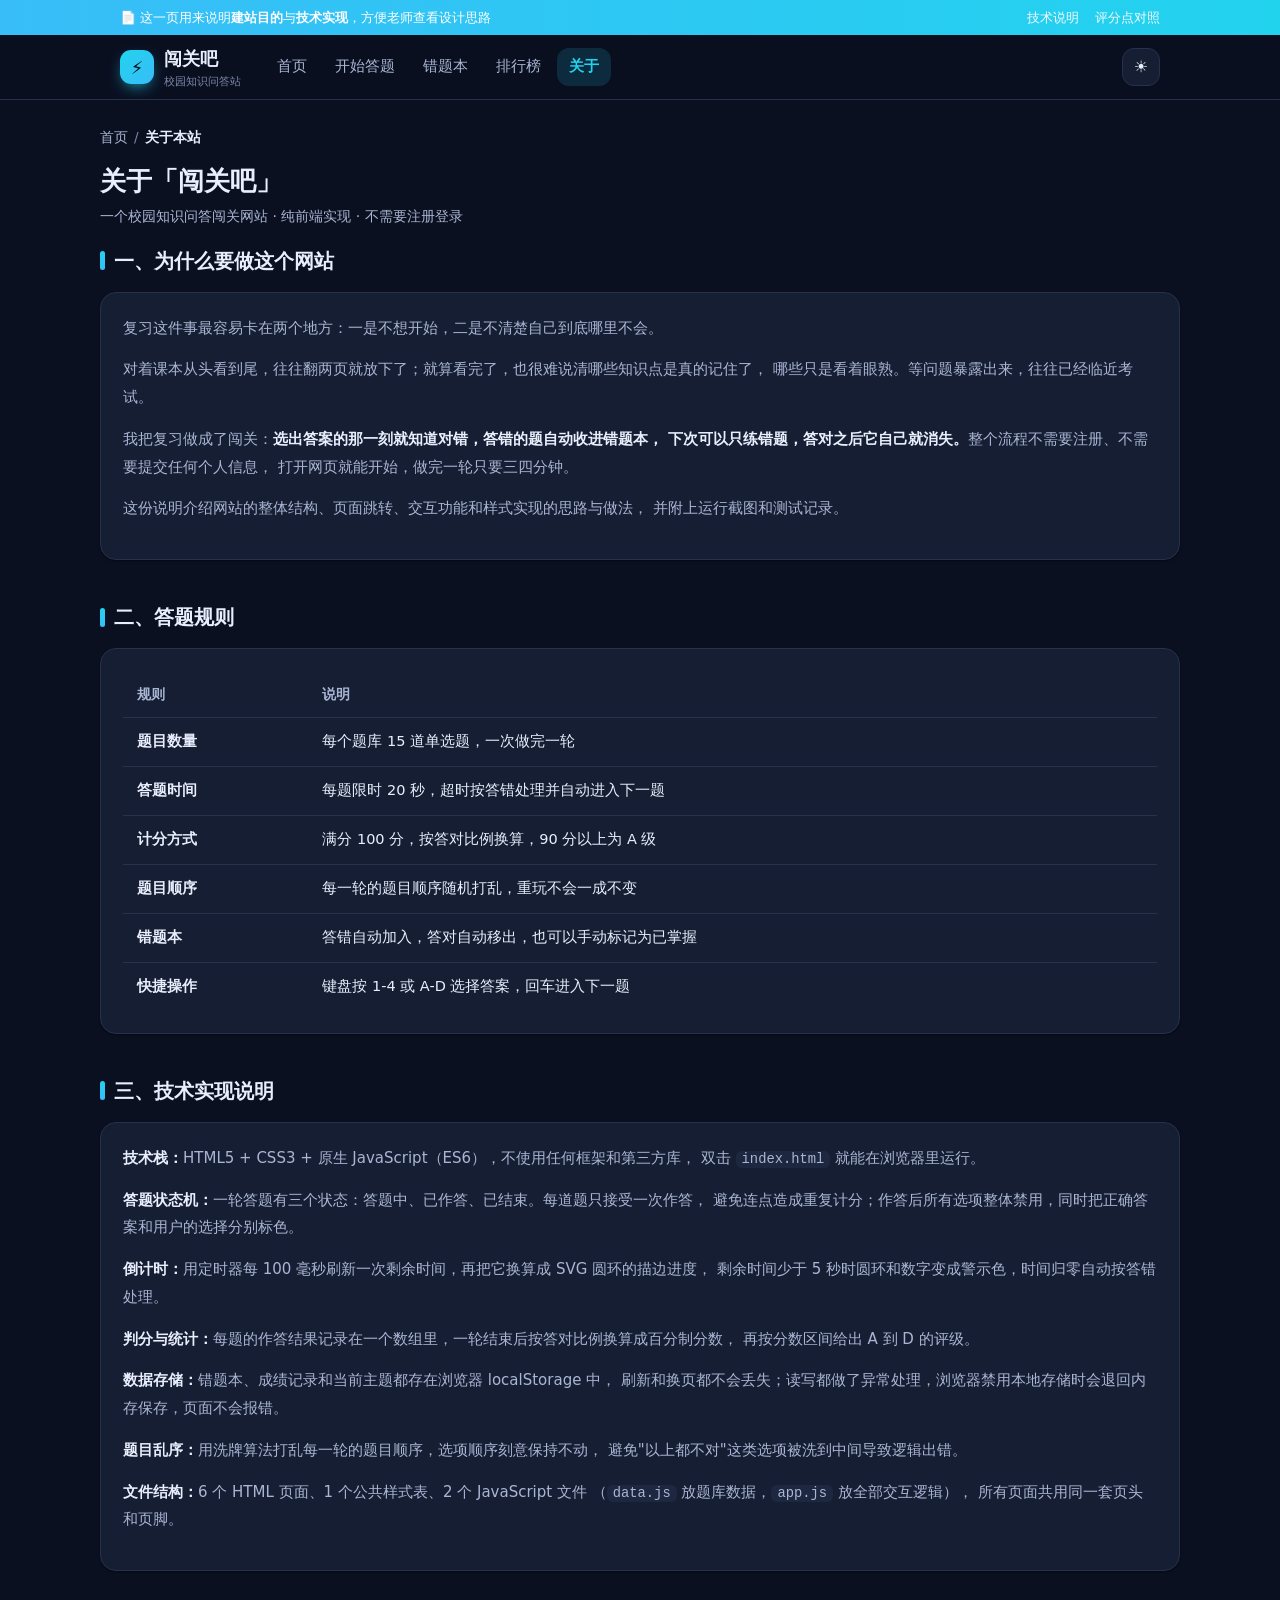
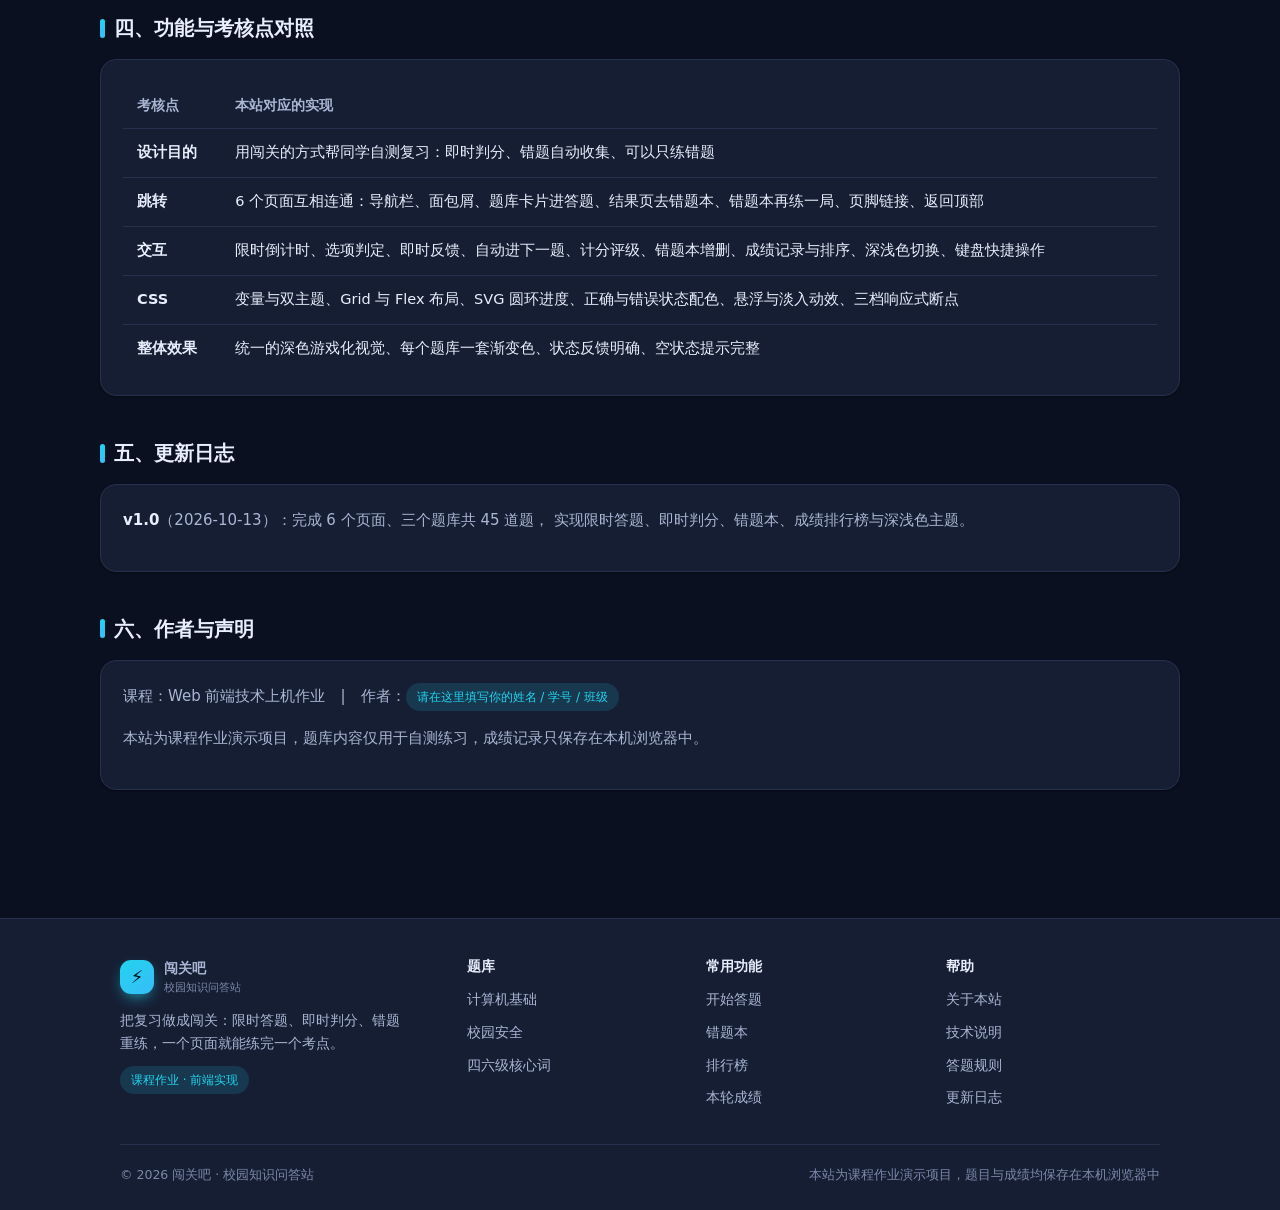
==== about.html @ ec2f0874 "初始提交：闯关吧 · 校园知识问答站 纯前端限时答题闯关站点，原生 HTML5 + CSS3 + ES6，零依赖零构建。  - 6 个页面：首页 / 答题页 / 结果页 / 错题本 / 排行榜 / 关" ====
<!DOCTYPE html>
<html lang="zh-CN" data-theme="dark">
<head>
  <meta charset="UTF-8">
  <meta name="viewport" content="width=device-width, initial-scale=1">
  <title>关于本站 - 闯关吧</title>
  <meta name="description" content="闯关吧的建站目的、答题规则、技术实现说明与考核点对照。">
  <link rel="icon" href="data:image/svg+xml,<svg xmlns=%22http://www.w3.org/2000/svg%22 viewBox=%220 0 100 100%22><text y=%22.9em%22 font-size=%2290%22>⚡</text></svg>">
  <link rel="stylesheet" href="css/style.css">
</head>
<body data-page="about">

  <div class="notice">
    <div class="container">
      <span>📄 这一页用来说明<b>建站目的</b>与<b>技术实现</b>，方便老师查看设计思路</span>
      <span class="notice-links">
        <a href="#tech">技术说明</a>
        <a href="#map">评分点对照</a>
      </span>
    </div>
  </div>

  <header class="site-header">
    <div class="container">
      <a class="brand" href="index.html">
        <span class="brand-logo">⚡</span>
        <span>闯关吧<small>校园知识问答站</small></span>
      </a>
      <nav class="main-nav">
        <a href="index.html">首页</a>
        <a href="quiz.html">开始答题</a>
        <a href="wrong.html">错题本</a>
        <a href="rank.html">排行榜</a>
        <a href="about.html">关于</a>
      </nav>
      <div class="header-actions">
        <button class="icon-btn js-theme" title="切换深浅色">☀️</button>
        <button class="icon-btn nav-toggle" title="展开菜单">☰</button>
      </div>
    </div>
  </header>

  <main class="container page">

    <nav class="breadcrumb">
      <a href="index.html">首页</a>
      <span class="sep">/</span>
      <span class="current">关于本站</span>
    </nav>

    <div class="page-head">
      <h1>关于「闯关吧」</h1>
      <p class="sub">一个校园知识问答闯关网站 · 纯前端实现 · 不需要注册登录</p>
    </div>

    <section class="section">
      <div class="section-head"><h2>一、为什么要做这个网站</h2></div>
      <div class="panel prose">
        <p>复习这件事最容易卡在两个地方：一是不想开始，二是不清楚自己到底哪里不会。</p>
        <p>对着课本从头看到尾，往往翻两页就放下了；就算看完了，也很难说清哪些知识点是真的记住了，
          哪些只是看着眼熟。等问题暴露出来，往往已经临近考试。</p>
        <p>我把复习做成了闯关：<b>选出答案的那一刻就知道对错，答错的题自动收进错题本，
          下次可以只练错题，答对之后它自己就消失。</b>整个流程不需要注册、不需要提交任何个人信息，
          打开网页就能开始，做完一轮只要三四分钟。</p>
        <p>这份说明介绍网站的整体结构、页面跳转、交互功能和样式实现的思路与做法，
          并附上运行截图和测试记录。</p>
      </div>
    </section>

    <section class="section" id="rules">
      <div class="section-head"><h2>二、答题规则</h2></div>
      <div class="panel">
        <table class="map-table">
          <thead>
            <tr><th>规则</th><th>说明</th></tr>
          </thead>
          <tbody>
            <tr><td>题目数量</td><td>每个题库 15 道单选题，一次做完一轮</td></tr>
            <tr><td>答题时间</td><td>每题限时 20 秒，超时按答错处理并自动进入下一题</td></tr>
            <tr><td>计分方式</td><td>满分 100 分，按答对比例换算，90 分以上为 A 级</td></tr>
            <tr><td>题目顺序</td><td>每一轮的题目顺序随机打乱，重玩不会一成不变</td></tr>
            <tr><td>错题本</td><td>答错自动加入，答对自动移出，也可以手动标记为已掌握</td></tr>
            <tr><td>快捷操作</td><td>键盘按 1-4 或 A-D 选择答案，回车进入下一题</td></tr>
          </tbody>
        </table>
      </div>
    </section>

    <section class="section" id="tech">
      <div class="section-head"><h2>三、技术实现说明</h2></div>
      <div class="panel prose">
        <p><b>技术栈：</b>HTML5 + CSS3 + 原生 JavaScript（ES6），不使用任何框架和第三方库，
          双击 <code>index.html</code> 就能在浏览器里运行。</p>
        <p><b>答题状态机：</b>一轮答题有三个状态：答题中、已作答、已结束。每道题只接受一次作答，
          避免连点造成重复计分；作答后所有选项整体禁用，同时把正确答案和用户的选择分别标色。</p>
        <p><b>倒计时：</b>用定时器每 100 毫秒刷新一次剩余时间，再把它换算成 SVG 圆环的描边进度，
          剩余时间少于 5 秒时圆环和数字变成警示色，时间归零自动按答错处理。</p>
        <p><b>判分与统计：</b>每题的作答结果记录在一个数组里，一轮结束后按答对比例换算成百分制分数，
          再按分数区间给出 A 到 D 的评级。</p>
        <p><b>数据存储：</b>错题本、成绩记录和当前主题都存在浏览器 localStorage 中，
          刷新和换页都不会丢失；读写都做了异常处理，浏览器禁用本地存储时会退回内存保存，页面不会报错。</p>
        <p><b>题目乱序：</b>用洗牌算法打乱每一轮的题目顺序，选项顺序刻意保持不动，
          避免"以上都不对"这类选项被洗到中间导致逻辑出错。</p>
        <p><b>文件结构：</b>6 个 HTML 页面、1 个公共样式表、2 个 JavaScript 文件
          （<code>data.js</code> 放题库数据，<code>app.js</code> 放全部交互逻辑），
          所有页面共用同一套页头和页脚。</p>
      </div>
    </section>

    <section class="section" id="map">
      <div class="section-head"><h2>四、功能与考核点对照</h2></div>
      <div class="panel">
        <table class="map-table">
          <thead>
            <tr><th>考核点</th><th>本站对应的实现</th></tr>
          </thead>
          <tbody>
            <tr><td>设计目的</td><td>用闯关的方式帮同学自测复习：即时判分、错题自动收集、可以只练错题</td></tr>
            <tr><td>跳转</td><td>6 个页面互相连通：导航栏、面包屑、题库卡片进答题、结果页去错题本、错题本再练一局、页脚链接、返回顶部</td></tr>
            <tr><td>交互</td><td>限时倒计时、选项判定、即时反馈、自动进下一题、计分评级、错题本增删、成绩记录与排序、深浅色切换、键盘快捷操作</td></tr>
            <tr><td>CSS</td><td>变量与双主题、Grid 与 Flex 布局、SVG 圆环进度、正确与错误状态配色、悬浮与淡入动效、三档响应式断点</td></tr>
            <tr><td>整体效果</td><td>统一的深色游戏化视觉、每个题库一套渐变色、状态反馈明确、空状态提示完整</td></tr>
          </tbody>
        </table>
      </div>
    </section>

    <section class="section" id="log">
      <div class="section-head"><h2>五、更新日志</h2></div>
      <div class="panel prose">
        <p><b>v1.0</b>（2026-10-13）：完成 6 个页面、三个题库共 45 道题，
          实现限时答题、即时判分、错题本、成绩排行榜与深浅色主题。</p>
      </div>
    </section>

    <section class="section">
      <div class="section-head"><h2>六、作者与声明</h2></div>
      <div class="panel prose">
        <p>课程：Web 前端技术上机作业　|　作者：<span class="badge badge-brand">请在这里填写你的姓名 / 学号 / 班级</span></p>
        <p>本站为课程作业演示项目，题库内容仅用于自测练习，成绩记录只保存在本机浏览器中。</p>
      </div>
    </section>
  </main>

  <footer class="site-footer">
    <div class="container">
      <div class="footer-grid">
        <div class="footer-about">
          <a class="brand" href="index.html">
            <span class="brand-logo">⚡</span>
            <span>闯关吧<small>校园知识问答站</small></span>
          </a>
          <p>把复习做成闯关：限时答题、即时判分、错题重练，一个页面就能练完一个考点。</p>
          <span class="badge badge-brand">课程作业 · 前端实现</span>
        </div>
        <div>
          <h4>题库</h4>
          <ul>
            <li><a href="quiz.html?bank=cs">计算机基础</a></li>
            <li><a href="quiz.html?bank=safety">校园安全</a></li>
            <li><a href="quiz.html?bank=cet">四六级核心词</a></li>
          </ul>
        </div>
        <div>
          <h4>常用功能</h4>
          <ul>
            <li><a href="quiz.html?bank=cs">开始答题</a></li>
            <li><a href="wrong.html">错题本</a></li>
            <li><a href="rank.html">排行榜</a></li>
            <li><a href="result.html">本轮成绩</a></li>
          </ul>
        </div>
        <div>
          <h4>帮助</h4>
          <ul>
            <li><a href="about.html">关于本站</a></li>
            <li><a href="about.html#tech">技术说明</a></li>
            <li><a href="about.html#rules">答题规则</a></li>
            <li><a href="about.html#log">更新日志</a></li>
          </ul>
        </div>
      </div>
      <div class="footer-bottom">
        <span>© <span class="js-year">2026</span> 闯关吧 · 校园知识问答站</span>
        <span>本站为课程作业演示项目，题目与成绩均保存在本机浏览器中</span>
      </div>
    </div>
  </footer>

  <script src="js/data.js"></script>
  <script src="js/app.js"></script>
</body>
</html>
---- css/style.css ----
/* ==========================================================
   闯关吧 · 校园知识问答站   公共样式表
   文件：css/style.css
   目录：
   01 设计变量 / 深浅主题    02 基础重置
   03 布局容器 / 通用组件    04 顶部公告条
   05 头部导航              06 按钮 / 标签
   07 首页 Hero / 统计       08 题库卡片
   09 答题页：进度 / 倒计时   10 答题页：题干与选项
   11 结果页                12 错题本
   13 排行榜                14 关于页
   15 弹窗 / 轻提示 / 返回顶部 16 页脚
   17 响应式                18 动画
   ========================================================== */

/* ---------- 01 设计变量 / 深浅主题 ---------- */
/* 默认是浅色变量，深色主题在 html[data-theme="dark"] 里整体覆盖。
   本站默认使用深色（游戏感的来源），用户点右上角图标可切回浅色。 */
:root {
  --brand: #0891b2;
  --brand-2: #2563eb;
  --brand-soft: #e0f7fb;
  --accent: #d97706;
  --accent-soft: #fef3c7;
  --ok: #059669;
  --ok-soft: #d1fae5;
  --bad: #e11d48;
  --bad-soft: #ffe4e6;

  --bg: #f4f6fb;
  --surface: #ffffff;
  --surface-2: #eef2f9;
  --text: #101828;
  --text-2: #475467;
  --muted: #98a2b3;
  --border: #e4e9f2;

  --radius: 16px;
  --radius-sm: 12px;
  --radius-pill: 999px;
  --shadow-1: 0 1px 2px rgba(16, 24, 40, .06), 0 1px 3px rgba(16, 24, 40, .04);
  --shadow-2: 0 16px 34px -14px rgba(16, 24, 40, .28);
  --max: 1080px;

  --glow: .5;
  --ease: cubic-bezier(.22, .61, .36, 1);

  /* 题库封面渐变 */
  --bank-cs: linear-gradient(135deg, #22d3ee, #3b82f6);
  --bank-safety: linear-gradient(135deg, #fbbf24, #f97316);
  --bank-cet: linear-gradient(135deg, #a78bfa, #7c3aed);
}

html[data-theme="dark"] {
  --brand: #22d3ee;
  --brand-2: #38bdf8;
  --brand-soft: rgba(34, 211, 238, .14);
  --accent: #fbbf24;
  --accent-soft: rgba(251, 191, 36, .16);
  --ok: #34d399;
  --ok-soft: rgba(52, 211, 153, .16);
  --bad: #fb7185;
  --bad-soft: rgba(251, 113, 133, .16);

  --bg: #0b1020;
  --surface: #161e33;
  --surface-2: #1e2740;
  --text: #e8eefc;
  --text-2: #a9b6d3;
  --muted: #7b88a8;
  --border: #26314d;

  --shadow-1: 0 1px 2px rgba(0, 0, 0, .45);
  --shadow-2: 0 18px 40px -18px rgba(0, 0, 0, .8);
  --glow: .8;
}

/* ---------- 02 基础重置 ---------- */
* { box-sizing: border-box; }

html { -webkit-text-size-adjust: 100%; }

body {
  margin: 0;
  min-height: 100vh;
  background: var(--bg);
  color: var(--text);
  font-family: "PingFang SC", "Microsoft YaHei", "Hiragino Sans GB",
               "Segoe UI", system-ui, -apple-system, sans-serif;
  font-size: 15px;
  line-height: 1.65;
  transition: background-color .3s var(--ease), color .3s var(--ease);
}

img { max-width: 100%; display: block; }
a { color: inherit; text-decoration: none; }
h1, h2, h3, h4 { margin: 0; line-height: 1.3; font-weight: 700; }
p { margin: 0; }
ul { margin: 0; padding: 0; list-style: none; }
button, input, select, textarea { font: inherit; color: inherit; }
button { cursor: pointer; border: none; background: none; }

:focus-visible { outline: 2px solid var(--brand); outline-offset: 2px; border-radius: 6px; }
::selection { background: var(--brand); color: #06121a; }

/* ---------- 03 布局容器 / 通用组件 ---------- */
.container {
  width: 100%;
  max-width: var(--max);
  margin: 0 auto;
  padding: 0 20px;
}

.page { padding: 26px 0 60px; }

.section { margin-bottom: 44px; }

.section-head {
  display: flex;
  align-items: flex-end;
  justify-content: space-between;
  gap: 16px;
  margin-bottom: 18px;
}

.section-head h2 {
  font-size: 20px;
  display: flex;
  align-items: center;
  gap: 9px;
}

.section-head h2::before {
  content: "";
  width: 5px;
  height: 19px;
  border-radius: 3px;
  background: linear-gradient(180deg, var(--brand), var(--brand-2));
}

.section-head .more { font-size: 14px; color: var(--text-2); transition: color .2s; }
.section-head .more:hover { color: var(--brand); }

.sub { color: var(--text-2); font-size: 14px; }
.muted { color: var(--muted); }

.panel {
  background: var(--surface);
  border: 1px solid var(--border);
  border-radius: var(--radius);
  box-shadow: var(--shadow-1);
  padding: 22px;
}

/* 面包屑 */
.breadcrumb {
  display: flex;
  flex-wrap: wrap;
  align-items: center;
  gap: 6px;
  font-size: 13.5px;
  color: var(--text-2);
  margin-bottom: 16px;
}
.breadcrumb a:hover { color: var(--brand); }
.breadcrumb .sep { color: var(--muted); }
.breadcrumb .current { color: var(--text); font-weight: 600; }

.page-head { margin-bottom: 20px; }
.page-head h1 { font-size: 26px; margin-bottom: 6px; }

/* 空状态 */
.empty {
  padding: 56px 20px;
  text-align: center;
  background: var(--surface);
  border: 1px dashed var(--border);
  border-radius: var(--radius);
  color: var(--text-2);
}
.empty .emoji { font-size: 42px; display: block; margin-bottom: 10px; }
.empty h3 { font-size: 17px; margin-bottom: 6px; color: var(--text); }
.empty p { margin-bottom: 16px; font-size: 14px; }

/* ---------- 04 顶部公告条 ---------- */
.notice {
  background: linear-gradient(90deg, var(--brand-2), var(--brand));
  color: #fff;
  font-size: 13px;
  position: relative;
  z-index: 60;
}

.notice .container {
  display: flex;
  align-items: center;
  justify-content: space-between;
  gap: 12px;
  padding-top: 7px;
  padding-bottom: 7px;
}

.notice b { font-weight: 700; }
.notice .notice-links { display: flex; gap: 16px; opacity: .94; }
.notice .notice-links a:hover { text-decoration: underline; }

/* ---------- 05 头部导航 ---------- */
.site-header {
  position: sticky;
  top: 0;
  z-index: 50;
  background: color-mix(in srgb, var(--bg) 86%, transparent);
  backdrop-filter: saturate(1.5) blur(12px);
  border-bottom: 1px solid var(--border);
}

.site-header .container {
  display: flex;
  align-items: center;
  gap: 20px;
  height: 64px;
}

.brand {
  display: flex;
  align-items: center;
  gap: 10px;
  font-size: 18px;
  font-weight: 800;
  white-space: nowrap;
}

.brand-logo {
  width: 34px;
  height: 34px;
  display: grid;
  place-items: center;
  border-radius: 11px;
  background: linear-gradient(135deg, var(--brand), var(--brand-2));
  color: #06121a;
  font-size: 18px;
  box-shadow: 0 6px 16px -6px var(--brand);
}

.brand small {
  display: block;
  font-size: 11px;
  font-weight: 500;
  color: var(--muted);
}

.main-nav { display: flex; align-items: center; gap: 4px; margin-left: 4px; }

.main-nav a {
  padding: 7px 12px;
  border-radius: var(--radius-sm);
  font-size: 14.5px;
  color: var(--text-2);
  transition: background-color .2s, color .2s;
}

.main-nav a:hover { color: var(--text); background: var(--surface-2); }
.main-nav a.active { color: var(--brand); background: var(--brand-soft); font-weight: 600; }

.header-actions { display: flex; align-items: center; gap: 8px; margin-left: auto; }

.icon-btn {
  width: 38px;
  height: 38px;
  display: grid;
  place-items: center;
  border-radius: var(--radius-sm);
  border: 1px solid var(--border);
  background: var(--surface);
  font-size: 16px;
  transition: transform .15s var(--ease), border-color .2s, background-color .2s;
}
.icon-btn:hover { border-color: var(--brand); background: var(--brand-soft); }
.icon-btn:active { transform: scale(.94); }

.nav-toggle { display: none; }

/* ---------- 06 按钮 / 标签 ---------- */
.btn {
  display: inline-flex;
  align-items: center;
  justify-content: center;
  gap: 8px;
  padding: 11px 20px;
  border-radius: var(--radius-sm);
  font-size: 14.5px;
  font-weight: 600;
  border: 1px solid transparent;
  transition: transform .15s var(--ease), background-color .2s,
              border-color .2s, color .2s, box-shadow .2s;
}

.btn:active { transform: translateY(1px) scale(.99); }

.btn-primary {
  background: linear-gradient(135deg, var(--brand), var(--brand-2));
  color: #06121a;
  box-shadow: 0 10px 22px -12px var(--brand);
}
.btn-primary:hover { filter: brightness(1.06); }

.btn-ghost { background: var(--surface); border-color: var(--border); color: var(--text); }
.btn-ghost:hover { border-color: var(--brand); color: var(--brand); }

.btn-soft { background: var(--brand-soft); color: var(--brand); }
.btn-soft:hover { background: var(--brand); color: #06121a; }

.btn-danger { background: var(--bad-soft); color: var(--bad); }
.btn-danger:hover { background: var(--bad); color: #fff; }

.btn-lg { padding: 14px 28px; font-size: 16px; border-radius: 14px; }
.btn-sm { padding: 7px 14px; font-size: 13.5px; }
.btn-block { width: 100%; }

.badge {
  display: inline-flex;
  align-items: center;
  gap: 4px;
  padding: 3px 10px;
  border-radius: var(--radius-pill);
  font-size: 12px;
  line-height: 1.7;
  background: var(--surface-2);
  color: var(--text-2);
  border: 1px solid var(--border);
}

.badge-brand { background: var(--brand-soft); color: var(--brand); border-color: transparent; }
.badge-accent { background: var(--accent-soft); color: var(--accent); border-color: transparent; }
.badge-ok { background: var(--ok-soft); color: var(--ok); border-color: transparent; }
.badge-bad { background: var(--bad-soft); color: var(--bad); border-color: transparent; }

/* ---------- 07 首页 Hero / 统计 ---------- */
.hero {
  position: relative;
  padding: 44px 0 34px;
  overflow: hidden;
}

.hero::before {
  content: "";
  position: absolute;
  left: -10%;
  right: -10%;
  top: -180px;
  height: 560px;
  background:
    radial-gradient(circle at 15% 32%, color-mix(in srgb, var(--brand) 36%, transparent), transparent 58%),
    radial-gradient(circle at 72% 12%, color-mix(in srgb, var(--brand-2) 30%, transparent), transparent 55%),
    radial-gradient(circle at 94% 48%, color-mix(in srgb, var(--accent) 16%, transparent), transparent 46%);
  opacity: var(--glow);
  pointer-events: none;
  /* 底部用蒙版淡出，否则光晕会在 hero 的下边界被切成一条硬边 */
  -webkit-mask-image: linear-gradient(180deg, #000 45%, transparent 100%);
  mask-image: linear-gradient(180deg, #000 45%, transparent 100%);
}

.hero > .container { position: relative; }

.hero h1 {
  font-size: 40px;
  line-height: 1.22;
  letter-spacing: -.5px;
  margin-bottom: 14px;
  max-width: 20ch;
}

.hero h1 .hl {
  color: var(--brand);
  background: linear-gradient(transparent 64%, color-mix(in srgb, var(--brand) 26%, transparent) 0);
  padding: 0 3px;
}

.hero .lead {
  font-size: 16px;
  color: var(--text-2);
  max-width: 52ch;
  margin-bottom: 24px;
}

.hero-actions { display: flex; flex-wrap: wrap; gap: 12px; }

/* 统计卡片 */
.stat-row {
  display: grid;
  grid-template-columns: repeat(3, 1fr);
  gap: 14px;
}

.stat-card {
  padding: 18px 20px;
  background: var(--surface);
  border: 1px solid var(--border);
  border-radius: var(--radius);
  box-shadow: var(--shadow-1);
}

.stat-card .num {
  font-size: 27px;
  font-weight: 800;
  color: var(--brand);
  font-variant-numeric: tabular-nums;
  line-height: 1.2;
}

.stat-card .num i { font-style: normal; font-size: 14px; margin-left: 2px; }
.stat-card .label { font-size: 13px; color: var(--muted); }

/* ---------- 08 题库卡片 ---------- */
.bank-grid {
  display: grid;
  grid-template-columns: repeat(auto-fill, minmax(272px, 1fr));
  gap: 18px;
}

/* 首页"怎么玩"的四张说明卡：用 auto-fit 让四张正好排成一行 */
.step-grid {
  display: grid;
  grid-template-columns: repeat(auto-fit, minmax(206px, 1fr));
  gap: 16px;
}

.bank-card {
  position: relative;
  display: flex;
  flex-direction: column;
  background: var(--surface);
  border: 1px solid var(--border);
  border-radius: var(--radius);
  overflow: hidden;
  box-shadow: var(--shadow-1);
  transition: transform .22s var(--ease), box-shadow .22s, border-color .22s;
}

.bank-card:hover { transform: translateY(-5px); box-shadow: var(--shadow-2); }

.bank-card .top {
  position: relative;
  padding: 22px 20px 18px;
  color: #fff;
  background: var(--bank-cs);
}

.bank-card .top::after {
  content: "";
  position: absolute;
  inset: 0;
  background: radial-gradient(circle at 82% 12%, rgba(255, 255, 255, .35), transparent 60%);
}

.bank-card .top > * { position: relative; }
.bank-cs .top { background: var(--bank-cs); }
.bank-safety .top { background: var(--bank-safety); }
.bank-cet .top { background: var(--bank-cet); }

.bank-card .emoji { font-size: 30px; display: block; margin-bottom: 8px; }
.bank-card .name { font-size: 19px; font-weight: 800; }
.bank-card .desc { font-size: 13px; opacity: .92; margin-top: 4px; }

.bank-card .body { padding: 16px 20px 18px; display: flex; flex-direction: column; gap: 12px; flex: 1; }
.bank-card .meta { display: flex; flex-wrap: wrap; gap: 8px; }
.bank-card .foot { margin-top: auto; display: flex; gap: 10px; }
.bank-card .foot .btn { flex: 1; }

.card-link { position: absolute; inset: 0; z-index: 1; }
.bank-card .btn { position: relative; z-index: 2; }

/* ---------- 09 答题页：进度 / 倒计时 ---------- */
.quiz-bar {
  display: flex;
  align-items: center;
  gap: 16px;
  padding: 16px 20px;
  background: var(--surface);
  border: 1px solid var(--border);
  border-radius: var(--radius);
  box-shadow: var(--shadow-1);
  margin-bottom: 20px;
}

.quiz-bar .counter { font-size: 13.5px; color: var(--text-2); white-space: nowrap; }
.quiz-bar .counter b { color: var(--brand); font-size: 17px; }

.progress {
  flex: 1;
  height: 9px;
  background: var(--surface-2);
  border-radius: var(--radius-pill);
  overflow: hidden;
}

.progress > i {
  display: block;
  height: 100%;
  border-radius: var(--radius-pill);
  background: linear-gradient(90deg, var(--brand), var(--brand-2));
  transition: width .35s var(--ease);
}

/* 倒计时圆环 */
.timer { position: relative; width: 62px; height: 62px; flex: none; }
.timer svg { transform: rotate(-90deg); display: block; }
.timer .ring-bg { fill: none; stroke: var(--border); stroke-width: 6; }
.timer .ring-fg {
  fill: none;
  stroke: var(--brand);
  stroke-width: 6;
  stroke-linecap: round;
  transition: stroke-dashoffset .12s linear, stroke .3s;
}
.timer.low .ring-fg { stroke: var(--bad); }
.timer.low .num { color: var(--bad); }
.timer .num {
  position: absolute;
  inset: 0;
  display: grid;
  place-items: center;
  font-size: 18px;
  font-weight: 800;
  font-variant-numeric: tabular-nums;
}

/* ---------- 10 答题页：题干与选项 ---------- */
.question-card {
  background: var(--surface);
  border: 1px solid var(--border);
  border-radius: var(--radius);
  box-shadow: var(--shadow-1);
  padding: 28px;
}

.question-card .tag-row { display: flex; flex-wrap: wrap; gap: 8px; margin-bottom: 14px; }

.question-text {
  font-size: 20px;
  font-weight: 700;
  line-height: 1.55;
  margin-bottom: 22px;
}

.options { display: flex; flex-direction: column; gap: 12px; }

.option {
  display: flex;
  align-items: center;
  gap: 14px;
  width: 100%;
  padding: 15px 18px;
  border-radius: 14px;
  border: 2px solid var(--border);
  background: var(--surface);
  text-align: left;
  font-size: 15.5px;
  color: var(--text);
  transition: border-color .2s, background-color .2s, transform .15s var(--ease);
}

.option .letter {
  flex: none;
  width: 32px;
  height: 32px;
  display: grid;
  place-items: center;
  border-radius: 10px;
  background: var(--surface-2);
  font-weight: 800;
  font-size: 14px;
  transition: background-color .2s, color .2s;
}

.option:hover:not(:disabled) { border-color: var(--brand); transform: translateX(4px); }
.option:disabled { cursor: default; }

.option .mark { margin-left: auto; font-size: 17px; font-weight: 800; }

.option.correct {
  border-color: var(--ok);
  background: color-mix(in srgb, var(--ok) 13%, var(--surface));
}
.option.correct .letter { background: var(--ok); color: #06281f; }
.option.correct .mark { color: var(--ok); }

.option.wrong {
  border-color: var(--bad);
  background: color-mix(in srgb, var(--bad) 13%, var(--surface));
}
.option.wrong .letter { background: var(--bad); color: #2b0713; }
.option.wrong .mark { color: var(--bad); }

.option.dim { opacity: .55; }

/* 解析区 */
.explain {
  margin-top: 20px;
  padding: 16px 18px;
  border-radius: var(--radius-sm);
  background: var(--surface-2);
  border-left: 4px solid var(--brand);
  animation: fadeUp .3s var(--ease);
}
.explain .head { font-weight: 700; margin-bottom: 6px; display: flex; align-items: center; gap: 8px; }
.explain p { color: var(--text-2); font-size: 14.5px; }

.answer-foot {
  display: flex;
  align-items: center;
  justify-content: space-between;
  gap: 14px;
  margin-top: 22px;
  flex-wrap: wrap;
}

/* ---------- 11 结果页 ---------- */
.result-hero {
  display: grid;
  grid-template-columns: auto 1fr;
  gap: 30px;
  align-items: center;
  padding: 30px;
  background: var(--surface);
  border: 1px solid var(--border);
  border-radius: var(--radius);
  box-shadow: var(--shadow-1);
  margin-bottom: 22px;
}

.score-ring { position: relative; width: 168px; height: 168px; flex: none; }
.score-ring svg { transform: rotate(-90deg); display: block; }
.score-ring .ring-bg { fill: none; stroke: var(--surface-2); stroke-width: 12; }
.score-ring .ring-fg {
  fill: none;
  stroke: var(--brand);
  stroke-width: 12;
  stroke-linecap: round;
  transition: stroke-dashoffset .9s var(--ease), stroke .4s;
}
.score-ring .inner {
  position: absolute;
  inset: 0;
  display: grid;
  place-content: center;
  text-align: center;
}
.score-ring .score {
  font-size: 42px;
  font-weight: 800;
  line-height: 1;
  font-variant-numeric: tabular-nums;
}
.score-ring .unit { font-size: 13px; color: var(--muted); margin-top: 4px; }

.result-info h1 { font-size: 28px; margin-bottom: 8px; }
.result-info .grade-badge {
  display: inline-flex;
  align-items: center;
  gap: 8px;
  padding: 6px 14px;
  border-radius: var(--radius-pill);
  font-weight: 700;
  font-size: 14px;
  margin-bottom: 14px;
}
.grade-a { background: var(--ok-soft); color: var(--ok); }
.grade-b { background: var(--brand-soft); color: var(--brand); }
.grade-c { background: var(--accent-soft); color: var(--accent); }
.grade-d { background: var(--bad-soft); color: var(--bad); }

.result-facts { display: flex; flex-wrap: wrap; gap: 22px; }
.result-facts .fact .v { font-size: 20px; font-weight: 800; font-variant-numeric: tabular-nums; }
.result-facts .fact .k { font-size: 12.5px; color: var(--muted); }
.result-actions { display: flex; flex-wrap: wrap; gap: 12px; margin-top: 22px; }

/* 错题列表（结果页与错题本共用） */
.q-list { display: flex; flex-direction: column; gap: 14px; }

.q-item {
  background: var(--surface);
  border: 1px solid var(--border);
  border-radius: var(--radius);
  box-shadow: var(--shadow-1);
  padding: 18px 20px;
}

.q-item .q-head { display: flex; align-items: flex-start; gap: 10px; margin-bottom: 12px; }
.q-item .q-text { font-weight: 700; font-size: 16px; line-height: 1.55; }
.q-item .q-opts { display: flex; flex-direction: column; gap: 7px; margin-bottom: 12px; }
.q-item .q-opt {
  display: flex;
  align-items: center;
  gap: 9px;
  font-size: 14.5px;
  color: var(--text-2);
  padding: 6px 10px;
  border-radius: 9px;
}
.q-item .q-opt.is-ok { background: var(--ok-soft); color: var(--ok); font-weight: 600; }
.q-item .q-opt.is-bad { background: var(--bad-soft); color: var(--bad); font-weight: 600; }
.q-item .q-explain {
  font-size: 14px;
  color: var(--text-2);
  background: var(--surface-2);
  border-radius: var(--radius-sm);
  padding: 12px 14px;
}
.q-item .q-foot { display: flex; justify-content: flex-end; gap: 10px; margin-top: 13px; }

/* ---------- 12 错题本 ---------- */
.chips { display: flex; flex-wrap: wrap; gap: 8px; margin-bottom: 18px; }

.chip {
  padding: 7px 15px;
  border-radius: var(--radius-pill);
  border: 1px solid var(--border);
  background: var(--surface);
  font-size: 14px;
  color: var(--text-2);
  transition: all .2s var(--ease);
}
.chip:hover { border-color: var(--brand); color: var(--brand); }
.chip.active {
  background: linear-gradient(135deg, var(--brand), var(--brand-2));
  border-color: transparent;
  color: #06121a;
  font-weight: 700;
}

/* ---------- 13 排行榜 ---------- */
.rank-list { display: flex; flex-direction: column; gap: 12px; }

.rank-item {
  display: grid;
  grid-template-columns: 46px 1fr auto;
  align-items: center;
  gap: 16px;
  padding: 14px 18px;
  background: var(--surface);
  border: 1px solid var(--border);
  border-radius: var(--radius);
  box-shadow: var(--shadow-1);
}

.rank-item .no {
  width: 40px;
  height: 40px;
  display: grid;
  place-items: center;
  border-radius: 12px;
  background: var(--surface-2);
  font-weight: 800;
  color: var(--text-2);
}
.rank-item .no.top1 { background: linear-gradient(135deg, #fbbf24, #f59e0b); color: #3a2503; }
.rank-item .no.top2 { background: linear-gradient(135deg, #cbd5e1, #94a3b8); color: #1f2933; }
.rank-item .no.top3 { background: linear-gradient(135deg, #fdba74, #ea580c); color: #3a1a03; }

.rank-item .info .title { font-weight: 700; margin-bottom: 5px; }
.rank-item .info .bar {
  height: 7px;
  border-radius: var(--radius-pill);
  background: var(--surface-2);
  overflow: hidden;
  max-width: 340px;
}
.rank-item .info .bar > i {
  display: block;
  height: 100%;
  border-radius: var(--radius-pill);
  background: linear-gradient(90deg, var(--brand), var(--brand-2));
}
.rank-item .info .meta { font-size: 12.5px; color: var(--muted); margin-top: 6px; }
.rank-item .score { font-size: 24px; font-weight: 800; color: var(--brand); font-variant-numeric: tabular-nums; }
.rank-item .score small { font-size: 12px; color: var(--muted); font-weight: 500; }

.toolbar {
  display: flex;
  flex-wrap: wrap;
  align-items: center;
  gap: 12px;
  margin-bottom: 16px;
}

.select {
  padding: 9px 12px;
  border: 1px solid var(--border);
  border-radius: var(--radius-sm);
  background: var(--surface);
  font-size: 14px;
  outline: none;
  cursor: pointer;
}
.select:focus { border-color: var(--brand); }

.toolbar .spacer { margin-left: auto; }

/* ---------- 14 关于页 ---------- */
.prose { max-width: 100%; }
.prose p { color: var(--text-2); margin-bottom: 14px; line-height: 1.85; }
.prose p b { color: var(--text); }
.prose code {
  font-family: "Cascadia Mono", Consolas, "Courier New", monospace;
  font-size: .92em;
  background: var(--surface-2);
  border-radius: 6px;
  padding: 1px 6px;
}

.map-table { width: 100%; border-collapse: collapse; font-size: 14.5px; }
.map-table th, .map-table td { padding: 12px 14px; text-align: left; border-bottom: 1px solid var(--border); }
.map-table th { color: var(--text-2); font-weight: 600; font-size: 13.5px; }
.map-table td:first-child { font-weight: 700; white-space: nowrap; }
.map-table tr:last-child td { border-bottom: none; }

/* ---------- 15 弹窗 / 轻提示 / 返回顶部 ---------- */
.modal-mask {
  position: fixed;
  inset: 0;
  z-index: 200;
  display: none;
  place-items: center;
  padding: 20px;
  background: rgba(6, 10, 24, .58);
  backdrop-filter: blur(3px);
}
.modal-mask.show { display: grid; animation: fadeIn .2s var(--ease); }

.modal {
  width: 100%;
  max-width: 400px;
  background: var(--surface);
  border: 1px solid var(--border);
  border-radius: 18px;
  padding: 24px;
  box-shadow: var(--shadow-2);
  animation: popIn .26s var(--ease);
}
.modal h3 { font-size: 18px; margin-bottom: 6px; }
.modal .modal-sub { font-size: 13.5px; color: var(--muted); margin-bottom: 18px; }
.modal-actions { display: flex; gap: 10px; justify-content: flex-end; margin-top: 20px; }

.toast {
  position: fixed;
  left: 50%;
  bottom: 34px;
  z-index: 300;
  transform: translate(-50%, 24px);
  padding: 11px 20px;
  border-radius: var(--radius-pill);
  background: var(--text);
  color: var(--bg);
  font-size: 14px;
  font-weight: 600;
  box-shadow: var(--shadow-2);
  opacity: 0;
  pointer-events: none;
  transition: opacity .25s, transform .3s var(--ease);
}
.toast.show { opacity: 1; transform: translate(-50%, 0); }

.to-top {
  position: fixed;
  right: 24px;
  bottom: 26px;
  z-index: 60;
  width: 44px;
  height: 44px;
  display: grid;
  place-items: center;
  border-radius: 50%;
  background: var(--surface);
  border: 1px solid var(--border);
  box-shadow: var(--shadow-2);
  font-size: 18px;
  opacity: 0;
  transform: translateY(12px);
  pointer-events: none;
  transition: opacity .25s, transform .25s var(--ease), border-color .2s;
}
.to-top.show { opacity: 1; transform: none; pointer-events: auto; }
.to-top:hover { border-color: var(--brand); color: var(--brand); }

/* ---------- 16 页脚 ---------- */
.site-footer {
  background: var(--surface);
  border-top: 1px solid var(--border);
  padding: 38px 0 24px;
  margin-top: 24px;
}

.footer-grid {
  display: grid;
  grid-template-columns: 1.5fr 1fr 1fr 1fr;
  gap: 26px;
  margin-bottom: 26px;
}
.footer-grid h4 { font-size: 14px; margin-bottom: 12px; }
.footer-grid li { margin-bottom: 8px; }
.footer-grid a { font-size: 13.5px; color: var(--text-2); transition: color .2s; }
.footer-grid a:hover { color: var(--brand); }
.footer-about p { font-size: 13.5px; color: var(--text-2); max-width: 34ch; margin: 12px 0; }

.footer-bottom {
  display: flex;
  flex-wrap: wrap;
  gap: 8px;
  justify-content: space-between;
  padding-top: 20px;
  border-top: 1px solid var(--border);
  font-size: 12.5px;
  color: var(--muted);
}

/* ---------- 17 响应式 ---------- */
@media (max-width: 900px) {
  .hero h1 { font-size: 30px; }
  .stat-row { grid-template-columns: 1fr; }
  .result-hero { grid-template-columns: 1fr; justify-items: center; text-align: center; }
  .result-facts { justify-content: center; }
  .result-actions { justify-content: center; }
  .footer-grid { grid-template-columns: 1fr 1fr; gap: 20px; }

  .nav-toggle { display: grid; }
  .main-nav {
    position: absolute;
    top: 64px;
    left: 0;
    right: 0;
    flex-direction: column;
    align-items: stretch;
    gap: 2px;
    padding: 10px 16px 16px;
    background: var(--surface);
    border-bottom: 1px solid var(--border);
    box-shadow: var(--shadow-2);
    display: none;
  }
  .main-nav.open { display: flex; animation: fadeIn .2s var(--ease); }
  .main-nav a { padding: 11px 12px; }
}

@media (max-width: 620px) {
  body { font-size: 14.5px; }
  .container { padding: 0 15px; }
  .notice .notice-links { display: none; }
  .brand small { display: none; }
  .hero { padding-top: 28px; }
  .hero h1 { font-size: 26px; }
  .question-card { padding: 20px; }
  .question-text { font-size: 17.5px; }
  .option { font-size: 15px; padding: 13px 14px; gap: 11px; }
  .quiz-bar { padding: 12px 14px; gap: 12px; }
  .timer { width: 52px; height: 52px; }
  .timer .num { font-size: 15px; }
  .score-ring { width: 140px; height: 140px; }
  .score-ring .score { font-size: 34px; }
  .rank-item { grid-template-columns: 38px 1fr auto; gap: 12px; padding: 12px 14px; }
  .rank-item .info .bar { max-width: 100%; }
  .footer-grid { grid-template-columns: 1fr; }
  .to-top { right: 14px; bottom: 16px; }
  .result-hero { padding: 22px 18px; }
}

/* ---------- 18 动画 ---------- */
@keyframes fadeIn { from { opacity: 0; } to { opacity: 1; } }
@keyframes fadeUp { from { opacity: 0; transform: translateY(14px); } to { opacity: 1; transform: none; } }
@keyframes popIn { from { opacity: 0; transform: scale(.94) translateY(8px); } to { opacity: 1; transform: none; } }
@keyframes shake {
  0%, 100% { transform: translateX(0); }
  25% { transform: translateX(-5px); }
  75% { transform: translateX(5px); }
}

.fade-up { animation: fadeUp .45s var(--ease) backwards; }
.bank-card, .stat-card { animation: fadeUp .45s var(--ease) backwards; animation-delay: calc(var(--i, 0) * 55ms); }
.question-card.shake { animation: shake .35s var(--ease); }

@media (prefers-reduced-motion: reduce) {
  * { animation: none !important; transition: none !important; }
}
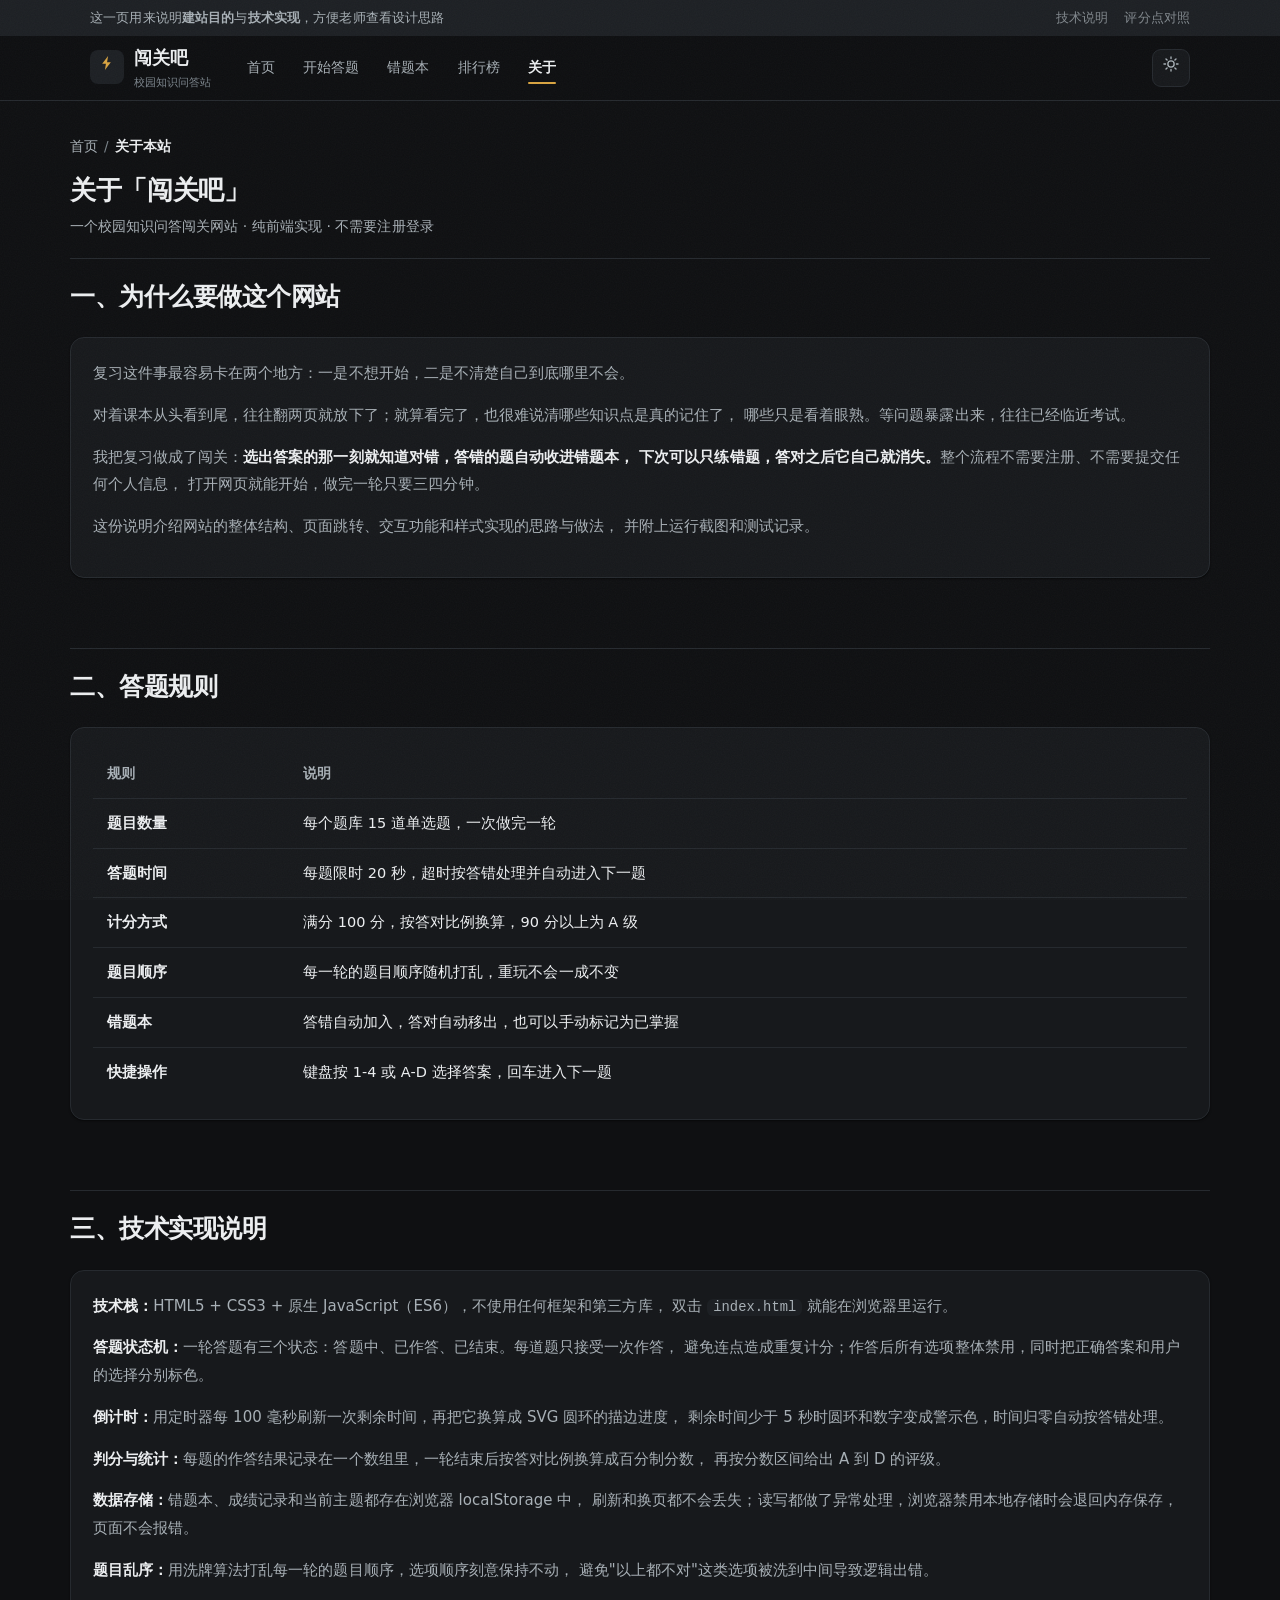
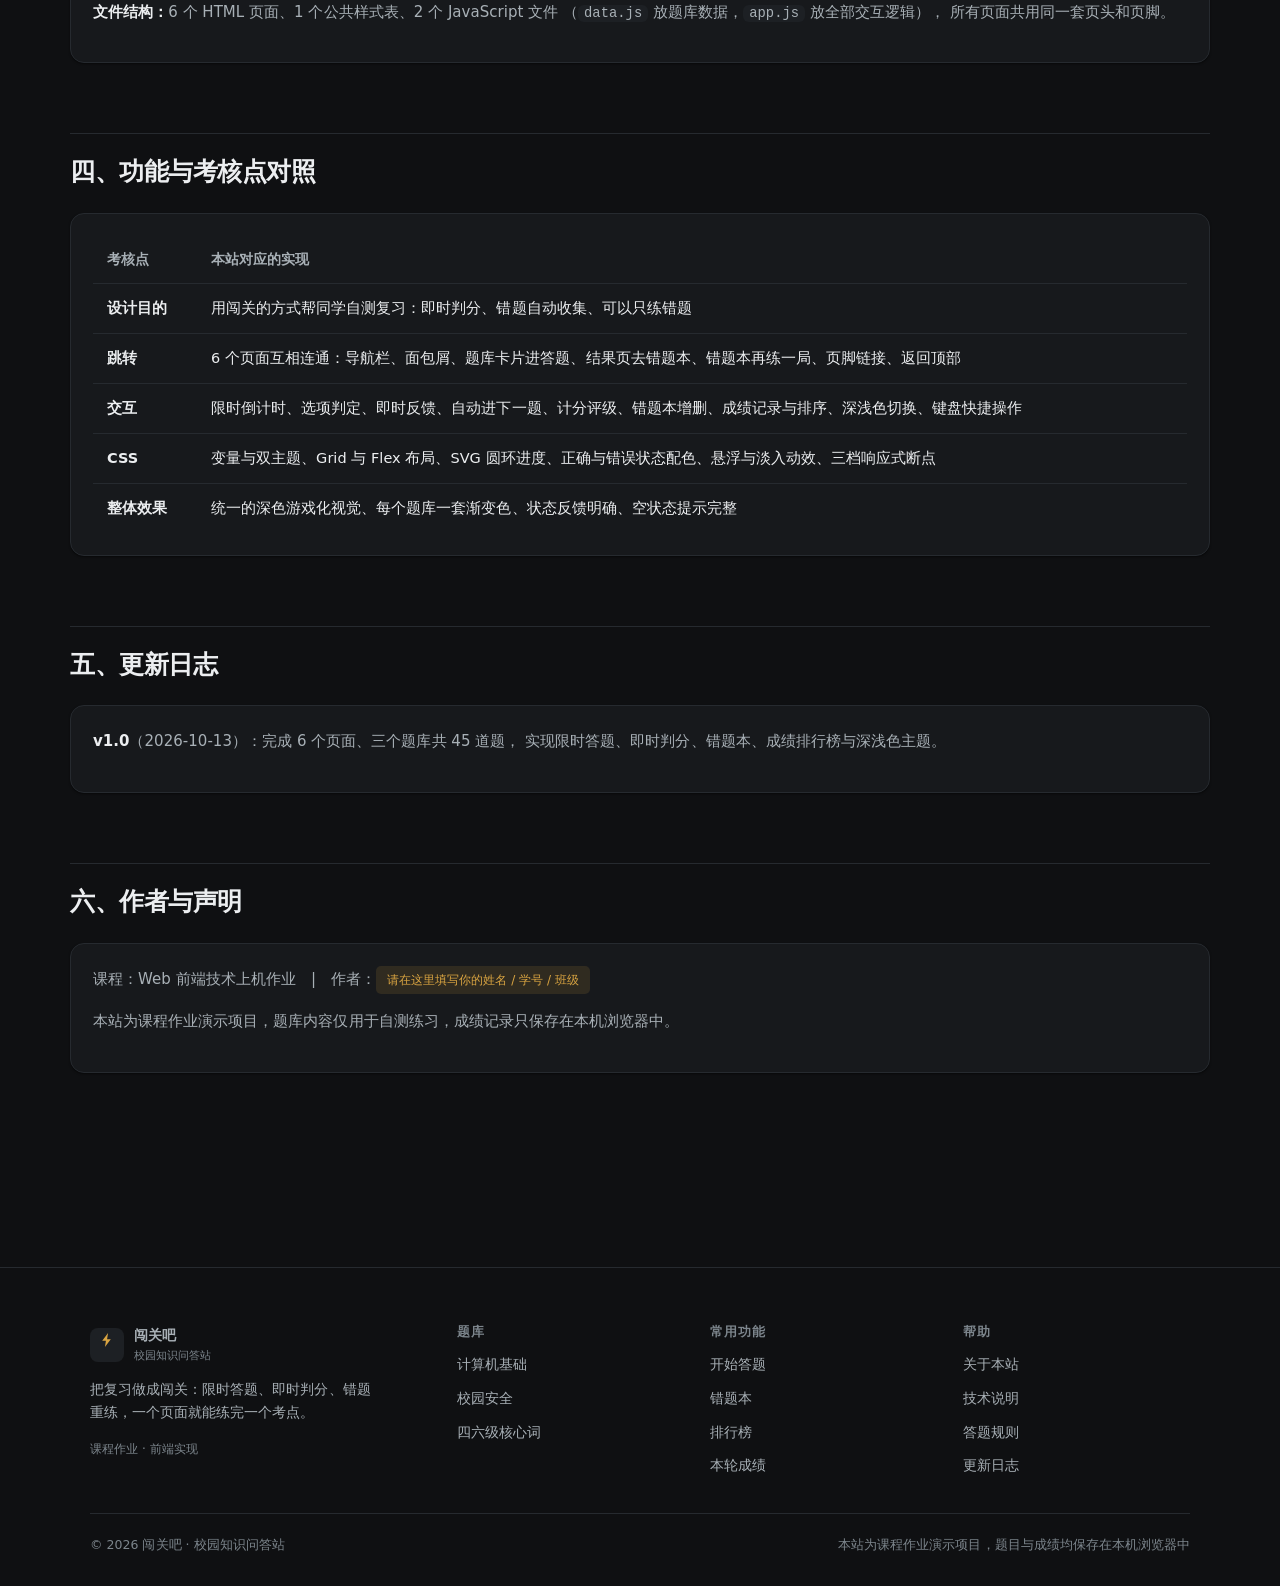
==== commit 926d6c37: "视觉升级：统一设计语言，去掉 AI 模板感 底色由偏紫深蓝换成中性近黑，强调色由三个收敛为单一低饱和金；首屏三层径向光晕移除；题库封面由高饱和渐变换成低饱和深色纸并配线性图标；主按钮去掉渐变与发光，统" ====
--- a/about.html
+++ b/about.html
@@ -5,14 +5,14 @@
   <meta name="viewport" content="width=device-width, initial-scale=1">
   <title>关于本站 - 闯关吧</title>
   <meta name="description" content="闯关吧的建站目的、答题规则、技术实现说明与考核点对照。">
-  <link rel="icon" href="data:image/svg+xml,<svg xmlns=%22http://www.w3.org/2000/svg%22 viewBox=%220 0 100 100%22><text y=%22.9em%22 font-size=%2290%22>⚡</text></svg>">
+  <link rel="icon" href="data:image/svg+xml,%3Csvg xmlns='http://www.w3.org/2000/svg' viewBox='0 0 64 64'%3E%3Crect width='64' height='64' rx='14' fill='%230f1012'/%3E%3Cpath d='M36 8 18 36h10l-4 20 18-28H32z' fill='%23d9a441'/%3E%3C/svg%3E">
   <link rel="stylesheet" href="css/style.css">
 </head>
 <body data-page="about">
 
   <div class="notice">
     <div class="container">
-      <span>📄 这一页用来说明<b>建站目的</b>与<b>技术实现</b>，方便老师查看设计思路</span>
+      <span>这一页用来说明<b>建站目的</b>与<b>技术实现</b>，方便老师查看设计思路</span>
       <span class="notice-links">
         <a href="#tech">技术说明</a>
         <a href="#map">评分点对照</a>
--- a/css/style.css
+++ b/css/style.css
@@ -981,3 +981,344 @@
 @media (prefers-reduced-motion: reduce) {
   * { animation: none !important; transition: none !important; }
 }
+
+/* ==========================================================
+   19 视觉升级 · 2026-10-15
+   目标：去掉"AI 模板感"，向精品答题产品的质感靠拢。
+   约束：不改 class 名、不改 DOM 结构与 JS 逻辑，纯视觉层覆盖。
+   ========================================================== */
+
+/* ---------- 19.1 设计变量重定义 ---------- */
+:root {
+  /* 只保留一个强调色：低饱和金。答题类产品用它做"成就感" */
+  --brand: #a9741f;
+  --brand-2: #c08a2c;
+  --brand-soft: #f6efdf;
+  --accent: #a9741f;
+  --accent-soft: #f6efdf;
+  --ok: #2f8a68;
+  --ok-soft: #e6f2ec;
+  --bad: #b8493f;
+  --bad-soft: #f8e9e7;
+
+  --bg: #f3f1ec;
+  --surface: #fffdfa;
+  --surface-2: #f7f5f0;
+  --text: #15191d;
+  --text-2: #4d5760;
+  --muted: #8c959c;
+  --border: #e3ded5;
+
+  --radius: 14px;
+  --radius-sm: 9px;
+  --shadow-1: 0 1px 1px rgba(21, 25, 29, .04), 0 2px 6px -3px rgba(21, 25, 29, .10);
+  --shadow-2: 0 24px 48px -28px rgba(21, 25, 29, .34);
+  --max: 1140px;
+  --glow: 0;
+
+  /* 题库封面：低饱和深色纸，不再用高饱和渐变 */
+  --bank-cs: #1f4f52;
+  --bank-safety: #7a4f2c;
+  --bank-cet: #3f4a6b;
+}
+
+html[data-theme="dark"] {
+  --brand: #d9a441;
+  --brand-2: #c08a2c;
+  --brand-soft: rgba(217, 164, 65, .13);
+  --accent: #d9a441;
+  --accent-soft: rgba(217, 164, 65, .13);
+  --ok: #4dbb8e;
+  --ok-soft: rgba(77, 187, 142, .14);
+  --bad: #d9746a;
+  --bad-soft: rgba(217, 116, 106, .14);
+
+  --bg: #0f1012;
+  --surface: #17191c;
+  --surface-2: #1d2024;
+  --text: #eceef0;
+  --text-2: #a8b0b6;
+  --muted: #7c858c;
+  --border: #262a2f;
+
+  --shadow-1: 0 1px 2px rgba(0, 0, 0, .5);
+  --shadow-2: 0 24px 48px -26px rgba(0, 0, 0, .85);
+  --glow: 0;
+
+  --bank-cs: #1d3f42;
+  --bank-safety: #5c3d24;
+  --bank-cet: #2f3750;
+}
+
+/* ---------- 19.2 字体与版面基础 ---------- */
+body {
+  font-family: "HarmonyOS Sans SC", "MiSans", "PingFang SC", "Source Han Sans SC",
+               "Microsoft YaHei", "Hiragino Sans GB", "Segoe UI", system-ui, sans-serif;
+  line-height: 1.72;
+  letter-spacing: .002em;
+  text-rendering: optimizeLegibility;
+  -webkit-font-smoothing: antialiased;
+}
+
+h1, h2, h3, h4 { letter-spacing: -.012em; }
+p { text-wrap: pretty; }
+
+body::after {
+  content: "";
+  position: fixed;
+  inset: 0;
+  z-index: 9999;
+  pointer-events: none;
+  opacity: .035;
+  background-image: url("data:image/svg+xml,%3Csvg xmlns='http://www.w3.org/2000/svg' width='160' height='160'%3E%3Cfilter id='n'%3E%3CfeTurbulence type='fractalNoise' baseFrequency='.85' numOctaves='3'/%3E%3C/filter%3E%3Crect width='160' height='160' filter='url(%23n)'/%3E%3C/svg%3E");
+}
+
+.page { padding: 34px 0 84px; }
+.section { margin-bottom: 70px; }
+
+/* ---------- 19.3 公告条 / 头部 ---------- */
+.notice {
+  background: var(--text);
+  color: var(--bg);
+  font-size: 12.5px;
+  letter-spacing: .01em;
+}
+.notice .notice-links { opacity: .72; }
+.notice .notice-links a:hover { color: var(--bg); }
+
+.site-header {
+  background: color-mix(in srgb, var(--bg) 86%, transparent);
+  border-bottom: 1px solid var(--border);
+}
+
+.brand-logo {
+  border-radius: 8px;
+  background: var(--text);
+  color: var(--bg);
+  box-shadow: none;
+  font-size: 0;
+}
+
+.brand-logo::before {
+  content: "";
+  width: 16px;
+  height: 16px;
+  background-color: var(--brand);
+  -webkit-mask-image: url("data:image/svg+xml,%3Csvg xmlns='http://www.w3.org/2000/svg' viewBox='0 0 24 24' fill='%23000'%3E%3Cpath d='M13.6 1.5 4.8 13.2h5.6L8.9 22.5l8.8-11.7h-5.6z'/%3E%3C/svg%3E");
+  mask-image: url("data:image/svg+xml,%3Csvg xmlns='http://www.w3.org/2000/svg' viewBox='0 0 24 24' fill='%23000'%3E%3Cpath d='M13.6 1.5 4.8 13.2h5.6L8.9 22.5l8.8-11.7h-5.6z'/%3E%3C/svg%3E");
+  -webkit-mask-repeat: no-repeat;
+  mask-repeat: no-repeat;
+  -webkit-mask-size: contain;
+  mask-size: contain;
+}
+
+.main-nav a { position: relative; font-size: 14px; border-radius: 6px; }
+.main-nav a:hover { background: transparent; color: var(--text); }
+.main-nav a.active { background: transparent; color: var(--text); font-weight: 700; }
+
+.main-nav a.active::after {
+  content: "";
+  position: absolute;
+  left: 12px;
+  right: 12px;
+  bottom: 3px;
+  height: 2px;
+  border-radius: 2px;
+  background: var(--brand);
+}
+
+/* ---------- 19.4 按钮 / 标签 ---------- */
+.btn { border-radius: 9px; font-weight: 600; }
+
+.btn-primary {
+  background: var(--brand);
+  color: #16130c;
+  box-shadow: none;
+}
+.btn-primary:hover { background: var(--brand-2); filter: none; transform: translateY(-1px); }
+
+.btn-ghost { background: transparent; border-color: var(--border); }
+.btn-ghost:hover { border-color: var(--text); color: var(--text); }
+
+.btn-soft { background: var(--brand-soft); }
+.btn-lg { padding: 14px 26px; border-radius: 10px; letter-spacing: .01em; }
+.badge { border-radius: 5px; }
+
+/* ---------- 19.5 首页首屏 ---------- */
+.hero::before { display: none; }
+
+.hero { padding: 58px 0 42px; }
+
+.hero h1 {
+  font-size: clamp(34px, 3.9vw, 52px);
+  line-height: 1.14;
+  letter-spacing: -.028em;
+  font-weight: 800;
+  margin-bottom: 18px;
+  max-width: 24ch;
+  text-wrap: balance;
+}
+
+.hero h1 .hl {
+  color: var(--brand);
+  background: linear-gradient(transparent 66%, color-mix(in srgb, var(--brand) 22%, transparent) 0);
+  padding: 0 4px;
+}
+
+.hero .lead { font-size: 16px; line-height: 1.82; max-width: 46ch; margin-bottom: 28px; }
+.hero-actions { gap: 10px; }
+
+.stat-row { gap: 12px; }
+
+.stat-card {
+  background: transparent;
+  border: 0;
+  border-top: 1px solid var(--border);
+  border-radius: 0;
+  box-shadow: none;
+  padding: 20px 0 0;
+}
+
+.stat-card .num {
+  font-size: 30px;
+  font-weight: 800;
+  letter-spacing: -.025em;
+  color: var(--text);
+}
+
+/* ---------- 19.6 区块标题 ---------- */
+.section-head {
+  align-items: baseline;
+  padding-top: 22px;
+  border-top: 1px solid var(--border);
+  margin-bottom: 24px;
+}
+.section-head h2 { font-size: 25px; font-weight: 700; letter-spacing: -.02em; }
+.section-head h2::before { display: none; }
+.section-head .more { font-size: 13.5px; }
+.section-head .more:hover { color: var(--text); }
+
+/* ---------- 19.7 题库卡片：纯色封面 + 线性图标 ---------- */
+.bank-grid { grid-template-columns: repeat(auto-fill, minmax(288px, 1fr)); gap: 16px; }
+
+.bank-card {
+  border: 0;
+  border-radius: 14px;
+  box-shadow: 0 1px 2px rgba(21, 25, 29, .06);
+}
+
+html[data-theme="dark"] .bank-card { box-shadow: 0 1px 2px rgba(0, 0, 0, .5); }
+
+.bank-card:hover {
+  transform: translateY(-4px);
+  box-shadow: 0 22px 36px -24px rgba(21, 25, 29, .45);
+}
+
+.bank-card .top { padding: 24px 22px 20px; }
+.bank-card .top::after { display: none; }
+.bank-card .name { font-size: 20px; letter-spacing: -.01em; }
+.bank-card .desc { opacity: .82; }
+
+/* 封面上的 emoji 换成同款线性图标 */
+.bank-card .emoji { font-size: 0; line-height: 0; margin-bottom: 12px; }
+
+.bank-card .emoji::before {
+  content: "";
+  display: block;
+  width: 32px;
+  height: 32px;
+  background-color: currentColor;
+  opacity: .85;
+  -webkit-mask-repeat: no-repeat;
+  mask-repeat: no-repeat;
+  -webkit-mask-position: center;
+  mask-position: center;
+  -webkit-mask-size: contain;
+  mask-size: contain;
+  -webkit-mask-image: var(--ico);
+  mask-image: var(--ico);
+}
+
+.bank-cs { --ico: url("data:image/svg+xml,%3Csvg xmlns='http://www.w3.org/2000/svg' viewBox='0 0 24 24' fill='none' stroke='%23000' stroke-width='1.6' stroke-linecap='round' stroke-linejoin='round'%3E%3Crect x='3' y='4' width='18' height='12.5' rx='2'/%3E%3Cpath d='M9 20h6M12 16.5V20'/%3E%3C/svg%3E"); }
+.bank-safety { --ico: url("data:image/svg+xml,%3Csvg xmlns='http://www.w3.org/2000/svg' viewBox='0 0 24 24' fill='none' stroke='%23000' stroke-width='1.6' stroke-linecap='round' stroke-linejoin='round'%3E%3Cpath d='M12 3l7 2.6v5.6c0 4.4-2.9 7.6-7 9.2-4.1-1.6-7-4.8-7-9.2V5.6z'/%3E%3Cpath d='M9 12l2 2 4-4'/%3E%3C/svg%3E"); }
+.bank-cet { --ico: url("data:image/svg+xml,%3Csvg xmlns='http://www.w3.org/2000/svg' viewBox='0 0 24 24' fill='none' stroke='%23000' stroke-width='1.6' stroke-linecap='round' stroke-linejoin='round'%3E%3Cpath d='M4 5.2A2.2 2.2 0 0 1 6.2 3H20v15.4H6.2A2.2 2.2 0 0 0 4 20.6z'/%3E%3Cpath d='M8 7.6h8M8 11h5'/%3E%3C/svg%3E"); }
+
+/* ---------- 19.8 "怎么玩"：去掉 emoji，改成带细线的文字栏 ---------- */
+.step-grid { gap: 30px 32px; }
+
+.step-grid .panel {
+  background: transparent;
+  border: 0;
+  border-top: 1px solid var(--border);
+  border-radius: 0;
+  box-shadow: none;
+  padding: 18px 0 0;
+}
+
+/* ---------- 19.9 其余表面跟随新变量收敛 ---------- */
+/* 本站默认深色，公告条和 logo 要用深色表面，不能直接套 --text */
+html[data-theme="dark"] .notice { background: var(--surface-2); color: var(--text-2); }
+html[data-theme="dark"] .notice a:hover { color: var(--text); }
+html[data-theme="dark"] .brand-logo { background: var(--surface-2); }
+
+.panel, .empty, .modal, .toast { border-radius: var(--radius); }
+.empty { border-style: solid; background: transparent; }
+.toast { background: var(--text); color: var(--bg); }
+
+/* ---------- 19.10 页脚 ---------- */
+.site-footer {
+  background: transparent;
+  border-top: 1px solid var(--border);
+  padding: 56px 0 30px;
+  margin-top: 40px;
+}
+
+.footer-grid h4 {
+  font-size: 12.5px;
+  letter-spacing: .09em;
+  color: var(--muted);
+  font-weight: 600;
+}
+.footer-grid a:hover { color: var(--text); }
+.footer-about .badge { border: 0; background: transparent; padding: 0; color: var(--muted); }
+
+/* ---------- 19.11 深浅色切换按钮（文字由 JS 写入，用遮罩盖住） ---------- */
+.icon-btn.js-theme,
+.icon-btn.nav-toggle { font-size: 0; }
+
+.js-theme::before,
+.nav-toggle::before {
+  content: "";
+  width: 18px;
+  height: 18px;
+  background-color: var(--text-2);
+  -webkit-mask-repeat: no-repeat;
+  mask-repeat: no-repeat;
+  -webkit-mask-position: center;
+  mask-position: center;
+  -webkit-mask-size: contain;
+  mask-size: contain;
+  -webkit-mask-image: url("data:image/svg+xml,%3Csvg xmlns='http://www.w3.org/2000/svg' viewBox='0 0 24 24' fill='none' stroke='%23000' stroke-width='1.8' stroke-linecap='round'%3E%3Ccircle cx='12' cy='12' r='4.2'/%3E%3Cpath d='M12 2.6v2.1M12 19.3v2.1M2.6 12h2.1M19.3 12h2.1M5.3 5.3l1.5 1.5M17.2 17.2l1.5 1.5M18.7 5.3l-1.5 1.5M6.8 17.2l-1.5 1.5'/%3E%3C/svg%3E");
+  mask-image: url("data:image/svg+xml,%3Csvg xmlns='http://www.w3.org/2000/svg' viewBox='0 0 24 24' fill='none' stroke='%23000' stroke-width='1.8' stroke-linecap='round'%3E%3Ccircle cx='12' cy='12' r='4.2'/%3E%3Cpath d='M12 2.6v2.1M12 19.3v2.1M2.6 12h2.1M19.3 12h2.1M5.3 5.3l1.5 1.5M17.2 17.2l1.5 1.5M18.7 5.3l-1.5 1.5M6.8 17.2l-1.5 1.5'/%3E%3C/svg%3E");
+}
+
+html[data-theme="light"] .js-theme::before {
+  -webkit-mask-image: url("data:image/svg+xml,%3Csvg xmlns='http://www.w3.org/2000/svg' viewBox='0 0 24 24' fill='none' stroke='%23000' stroke-width='1.8' stroke-linecap='round' stroke-linejoin='round'%3E%3Cpath d='M20.5 14.6A8.6 8.6 0 0 1 9.4 3.5a8.6 8.6 0 1 0 11.1 11.1z'/%3E%3C/svg%3E");
+  mask-image: url("data:image/svg+xml,%3Csvg xmlns='http://www.w3.org/2000/svg' viewBox='0 0 24 24' fill='none' stroke='%23000' stroke-width='1.8' stroke-linecap='round' stroke-linejoin='round'%3E%3Cpath d='M20.5 14.6A8.6 8.6 0 0 1 9.4 3.5a8.6 8.6 0 1 0 11.1 11.1z'/%3E%3C/svg%3E");
+}
+
+/* ---------- 19.12 响应式 ---------- */
+@media (max-width: 980px) {
+  .hero { padding-top: 34px; }
+  .hero h1 { font-size: 34px; }
+  .section { margin-bottom: 52px; }
+  .step-grid { gap: 22px 24px; }
+}
+
+@media (max-width: 620px) {
+  .hero h1 { font-size: 29px; }
+  .hero .lead { font-size: 15px; }
+  .stat-card .num { font-size: 24px; }
+  .section-head { padding-top: 16px; }
+  .section-head h2 { font-size: 20px; }
+}
